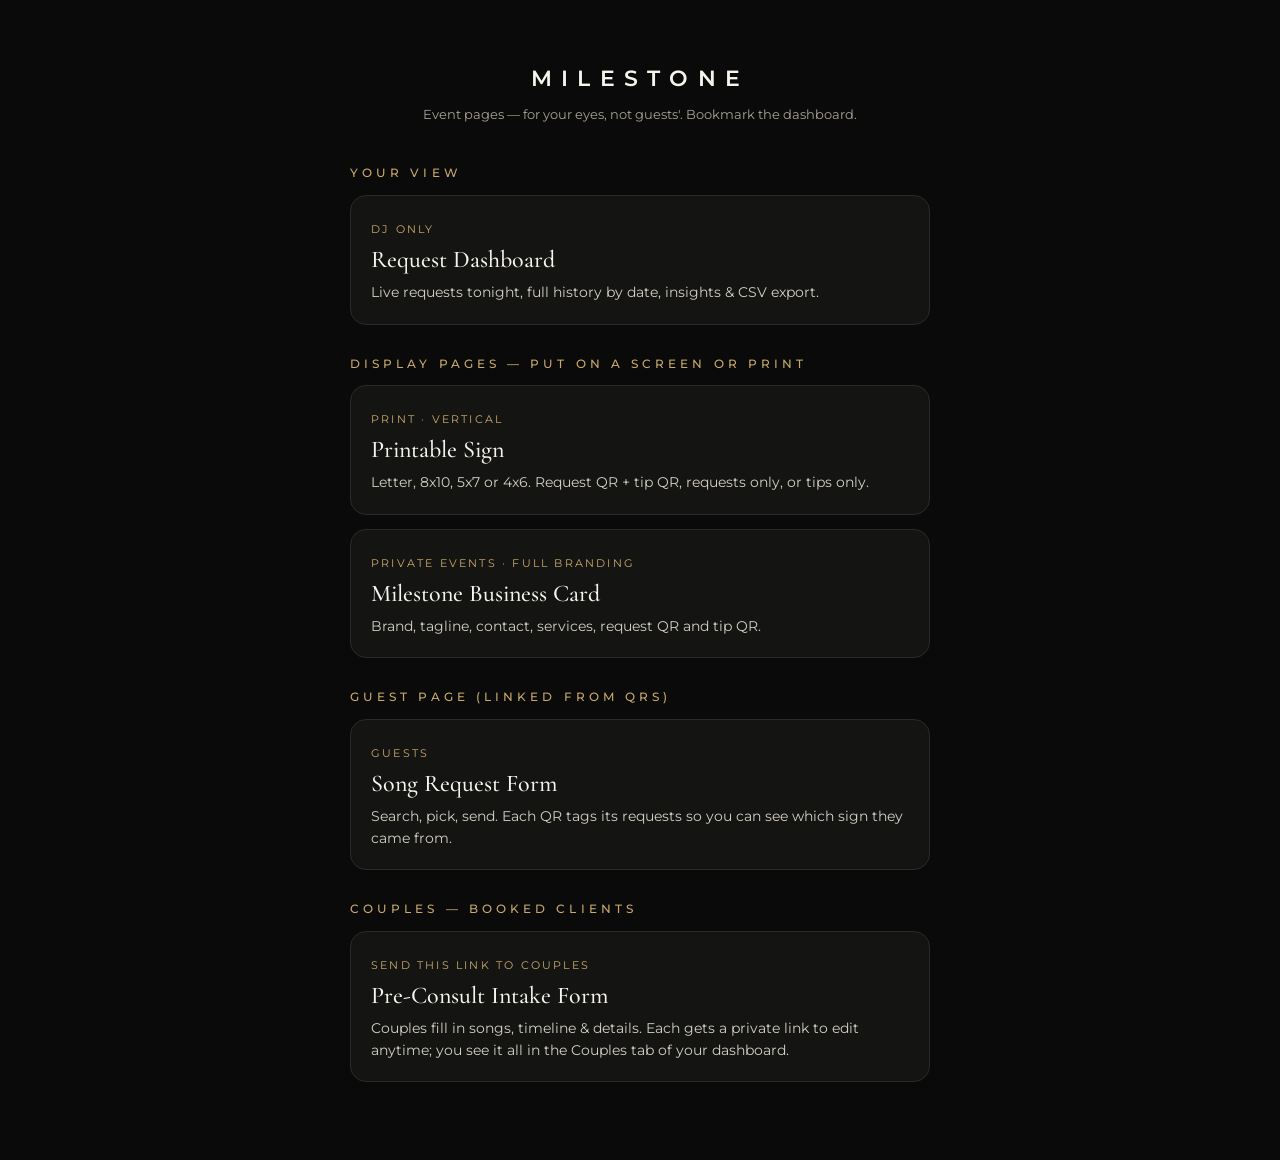
==== index.html @ eb7cc2ea "Milestone event pages Song requests, printable signs, display page, dashboard with owner sign-in, an" ====
<!DOCTYPE html>
<html lang="en">
<head>
<meta charset="UTF-8" />
<meta name="viewport" content="width=device-width, initial-scale=1" />
<meta name="robots" content="noindex" />
<title>Milestone — Event Pages</title>
<link rel="preconnect" href="https://fonts.googleapis.com" />
<link rel="preconnect" href="https://fonts.gstatic.com" crossorigin />
<link href="https://fonts.googleapis.com/css2?family=Cormorant+Garamond:ital,wght@0,500;1,500&family=Montserrat:wght@400;500;600&display=swap" rel="stylesheet" />
<link rel="stylesheet" href="styles.css" />
<style>
  .page { max-width: 620px; }
  .hub-card { display:block; text-decoration:none; color:var(--ink); margin-bottom:14px; transition: border-color .15s; }
  .hub-card:hover { border-color: var(--gold); }
  .hub-card h2 { font-family: var(--font-serif); font-weight:500; font-size:24px; }
  .hub-card p { color: var(--ink-2); font-size: 14px; margin-top:4px; }
  .hub-card .tag { font-size:11px; letter-spacing:0.2em; text-transform:uppercase; color:var(--gold); }
  .sec { margin: 30px 0 12px; }
</style>
</head>
<body>
<div class="page">
  <header style="text-align:center; padding:34px 0 10px">
    <div class="wordmark" style="font-size:22px">Milestone</div>
    <p class="subtle" style="font-size:13px; margin-top:8px">Event pages — for your eyes, not guests'. Bookmark the dashboard.</p>
  </header>

  <div id="setupBanner" class="banner" style="display:none">
    Firebase isn't connected yet — pages run in same-device demo mode. See README.md for the 10-minute setup.
  </div>

  <div class="eyebrow sec">Your view</div>
  <a class="card hub-card" href="dashboard.html">
    <span class="tag">DJ only</span>
    <h2>Request Dashboard</h2>
    <p>Live requests tonight, full history by date, insights &amp; CSV export.</p>
  </a>

  <div class="eyebrow sec">Display pages — put on a screen or print</div>
  <a class="card hub-card" href="print.html">
    <span class="tag">Print · vertical</span>
    <h2>Printable Sign</h2>
    <p>Letter, 8x10, 5x7 or 4x6. Request QR + tip QR, requests only, or tips only.</p>
  </a>
  <a class="card hub-card" href="display-milestone.html">
    <span class="tag">Private events · full branding</span>
    <h2>Milestone Business Card</h2>
    <p>Brand, tagline, contact, services, request QR and tip QR.</p>
  </a>

  <div class="eyebrow sec">Guest page (linked from QRs)</div>
  <a class="card hub-card" href="request.html">
    <span class="tag">Guests</span>
    <h2>Song Request Form</h2>
    <p>Search, pick, send. Each QR tags its requests so you can see which sign they came from.</p>
  </a>

  <div class="eyebrow sec">Couples — booked clients</div>
  <a class="card hub-card" href="intake.html">
    <span class="tag">Send this link to couples</span>
    <h2>Pre-Consult Intake Form</h2>
    <p>Couples fill in songs, timeline &amp; details. Each gets a private link to edit anytime; you see it all in the Couples tab of your dashboard.</p>
  </a>
</div>
<script type="module">
  import { isFirebaseConfigured } from "./config.js";
  if (!isFirebaseConfigured())
    document.getElementById("setupBanner").style.display = "block";
</script>
</body>
</html>
---- styles.css ----
/* ============================================================
   MILESTONE EVENT PAGES — shared theme
   Black / off-white luxury minimal with champagne accent,
   matched to milestoneweddingdj.com
   ============================================================ */

:root {
  --bg: #0a0a0a;
  --surface: #141413;
  --surface-2: #1c1c1a;
  --ink: #f7f4ee;
  --ink-2: #d4cfc4;
  --ink-3: #a7a295;
  --gold: #c9a96a;        /* decorative accent (rules, eyebrows) */
  --gold-strong: #b58530; /* data marks — validated vs dark surface */
  --line: #2a2a27;
  --radius: 16px;
  --font-sans: "Montserrat", -apple-system, "Segoe UI", sans-serif;
  --font-serif: "Cormorant Garamond", Georgia, serif;
}

* { box-sizing: border-box; margin: 0; padding: 0; }

html, body { min-height: 100%; }

body {
  background: var(--bg);
  color: var(--ink);
  font-family: var(--font-sans);
  font-weight: 400;
  -webkit-font-smoothing: antialiased;
  line-height: 1.55;
}

/* ---------- type ---------- */
.eyebrow {
  font-size: 12px;
  letter-spacing: 0.34em;
  text-transform: uppercase;
  color: var(--gold);
  font-weight: 500;
}

h1.display {
  font-family: var(--font-serif);
  font-weight: 500;
  font-size: clamp(38px, 7vw, 72px);
  line-height: 1.08;
  letter-spacing: 0.01em;
}

.serif-italic {
  font-family: var(--font-serif);
  font-style: italic;
  font-weight: 500;
}

.muted { color: var(--ink-2); }
.subtle { color: var(--ink-3); }

.wordmark {
  font-weight: 600;
  letter-spacing: 0.42em;
  text-transform: uppercase;
}

/* ---------- layout helpers ---------- */
.page {
  max-width: 640px;
  margin: 0 auto;
  padding: 28px 20px 64px;
}

.rule {
  border: 0;
  height: 1px;
  background: linear-gradient(90deg, transparent, var(--gold) 30%, var(--gold) 70%, transparent);
  opacity: 0.45;
  margin: 28px auto;
  width: 180px;
}

/* ---------- cards / buttons / inputs ---------- */
.card {
  background: var(--surface);
  border: 1px solid var(--line);
  border-radius: var(--radius);
  padding: 20px;
}

.btn {
  display: inline-flex;
  align-items: center;
  justify-content: center;
  gap: 10px;
  width: 100%;
  padding: 16px 24px;
  border-radius: 999px;
  border: 1px solid var(--ink);
  background: var(--ink);
  color: #0a0a0a;
  font-family: var(--font-sans);
  font-size: 14px;
  font-weight: 600;
  letter-spacing: 0.14em;
  text-transform: uppercase;
  text-decoration: none;
  cursor: pointer;
  transition: opacity 0.15s ease, transform 0.05s ease;
}
.btn:active { transform: scale(0.985); }
.btn:disabled { opacity: 0.35; cursor: default; }
.btn.ghost {
  background: transparent;
  color: var(--ink);
  border-color: var(--line);
}
.btn.gold-outline {
  background: transparent;
  color: var(--gold);
  border-color: var(--gold);
}

.input {
  width: 100%;
  padding: 16px 18px;
  border-radius: 12px;
  border: 1px solid var(--line);
  background: var(--surface);
  color: var(--ink);
  font-family: var(--font-sans);
  font-size: 16px; /* prevents iOS zoom */
  outline: none;
}
.input::placeholder { color: var(--ink-3); }
.input:focus { border-color: var(--gold); }

label.field-label {
  display: block;
  font-size: 12px;
  letter-spacing: 0.14em;
  text-transform: uppercase;
  color: var(--ink-2);
  margin: 16px 0 7px;
}

/* ---------- song rows ---------- */
.song-row {
  display: flex;
  align-items: center;
  gap: 14px;
  padding: 12px;
  border-radius: 12px;
  cursor: pointer;
  border: 1px solid transparent;
}
.song-row:hover, .song-row:focus-visible { background: var(--surface-2); border-color: var(--line); }
.song-art {
  width: 52px;
  height: 52px;
  border-radius: 8px;
  background: var(--surface-2);
  object-fit: cover;
  flex-shrink: 0;
}
.song-meta { min-width: 0; }
.song-title {
  font-weight: 600;
  font-size: 15px;
  white-space: nowrap;
  overflow: hidden;
  text-overflow: ellipsis;
}
.song-artist {
  font-size: 13px;
  color: var(--ink-2);
  white-space: nowrap;
  overflow: hidden;
  text-overflow: ellipsis;
}

/* ---------- QR card ---------- */
.qr-card {
  background: #ffffff;
  border-radius: 20px;
  padding: 18px;
  display: inline-block;
  line-height: 0;
  box-shadow: 0 0 0 1px rgba(255,255,255,0.08), 0 24px 60px rgba(0,0,0,0.55);
  max-width: 100%;
}
.qr-card img, .qr-card canvas { border-radius: 4px; }
/* QR svg scales down to fit narrow/portrait screens instead of overflowing;
   --qr-size (set inline per QR) is the cap on wider screens. */
.qr-card svg {
  display: block;
  width: min(var(--qr-size, 260px), 62vw);
  height: min(var(--qr-size, 260px), 62vw);
}

/* ---------- banners ---------- */
.banner {
  border: 1px solid var(--gold);
  background: rgba(201, 169, 106, 0.08);
  color: var(--gold);
  border-radius: 12px;
  padding: 12px 16px;
  font-size: 13px;
  margin-bottom: 20px;
}

/* ---------- display pages ---------- */
.display-body {
  min-height: 100vh;
  display: flex;
  flex-direction: column;
  align-items: center;
  justify-content: center;
  text-align: center;
  padding: 5vh 6vw;
}
/* Portrait / narrow screens (phones, portrait tablets, printed portrait pages)
   stack the QR blocks in one column by default — this is the common case for
   an event display stand. Wide landscape screens (min-width query below) go
   side-by-side instead. */
.display-grid {
  display: grid;
  grid-template-columns: 1fr;
  gap: clamp(32px, 6vh, 64px);
  align-items: center;
  justify-items: center;
  width: 100%;
  max-width: 480px;
  margin-top: clamp(24px, 5vh, 48px);
}
@media (min-width: 860px) and (orientation: landscape) {
  .display-grid {
    grid-template-columns: repeat(auto-fit, minmax(280px, 1fr));
    max-width: 1100px;
    align-items: start;
    gap: clamp(24px, 5vw, 72px);
  }
}
.qr-block { display: flex; flex-direction: column; align-items: center; gap: 18px; width: 100%; }
.qr-label {
  font-size: 13px;
  letter-spacing: 0.28em;
  text-transform: uppercase;
  color: var(--ink-2);
  font-weight: 500;
}
.steps {
  display: flex;
  gap: 14px;
  align-items: center;
  justify-content: center;
  color: var(--ink-2);
  font-size: 13px;
  letter-spacing: 0.18em;
  text-transform: uppercase;
  flex-wrap: wrap;
}
.steps .dot { color: var(--gold); }

/* ---------- print: flip to ink-friendly light ---------- */
@media print {
  :root {
    --bg: #ffffff;
    --surface: #ffffff;
    --surface-2: #f4f2ee;
    --ink: #111111;
    --ink-2: #444444;
    --ink-3: #777777;
    --line: #dddddd;
    --gold: #8a6a2f;
  }
  body { background: #ffffff !important; color: #111 !important; }
  .qr-card { box-shadow: none; border: 1px solid #ddd; padding: 10px; }
  .no-print { display: none !important; }

  /* Compact everything so a display page fits one Letter/A4 sheet —
     the screen sizing (min-height:100vh, big gaps, large QR caps) is
     generous on purpose for a monitor, but overflows a printed page. */
  @page { margin: 0.35in; }
  .display-body { min-height: auto; padding: 0; }
  h1.display { font-size: clamp(24px, 4.5vw, 34px) !important; }
  .eyebrow { font-size: 10px; }
  .display-grid { gap: 20px !important; margin-top: 14px !important; max-width: 420px; }
  .qr-card svg { width: min(var(--qr-size, 260px), 34vw) !important; height: min(var(--qr-size, 260px), 34vw) !important; }
  .qr-label { font-size: 11px; }
  .steps { font-size: 11px; }
  .rule { margin: 14px auto; }
  .tip-line, .serif-italic { font-size: 14px !important; }
  .foot, .foot-owner { margin-top: 14px !important; }
  .contact-bar { margin-top: 14px !important; gap: 14px !important; font-size: 12px; }
  .services-line { margin-top: 8px !important; font-size: 10.5px; }
  .brand-tag { margin-top: 6px !important; font-size: 16px !important; }
  .wordmark { font-size: 22px !important; }
}
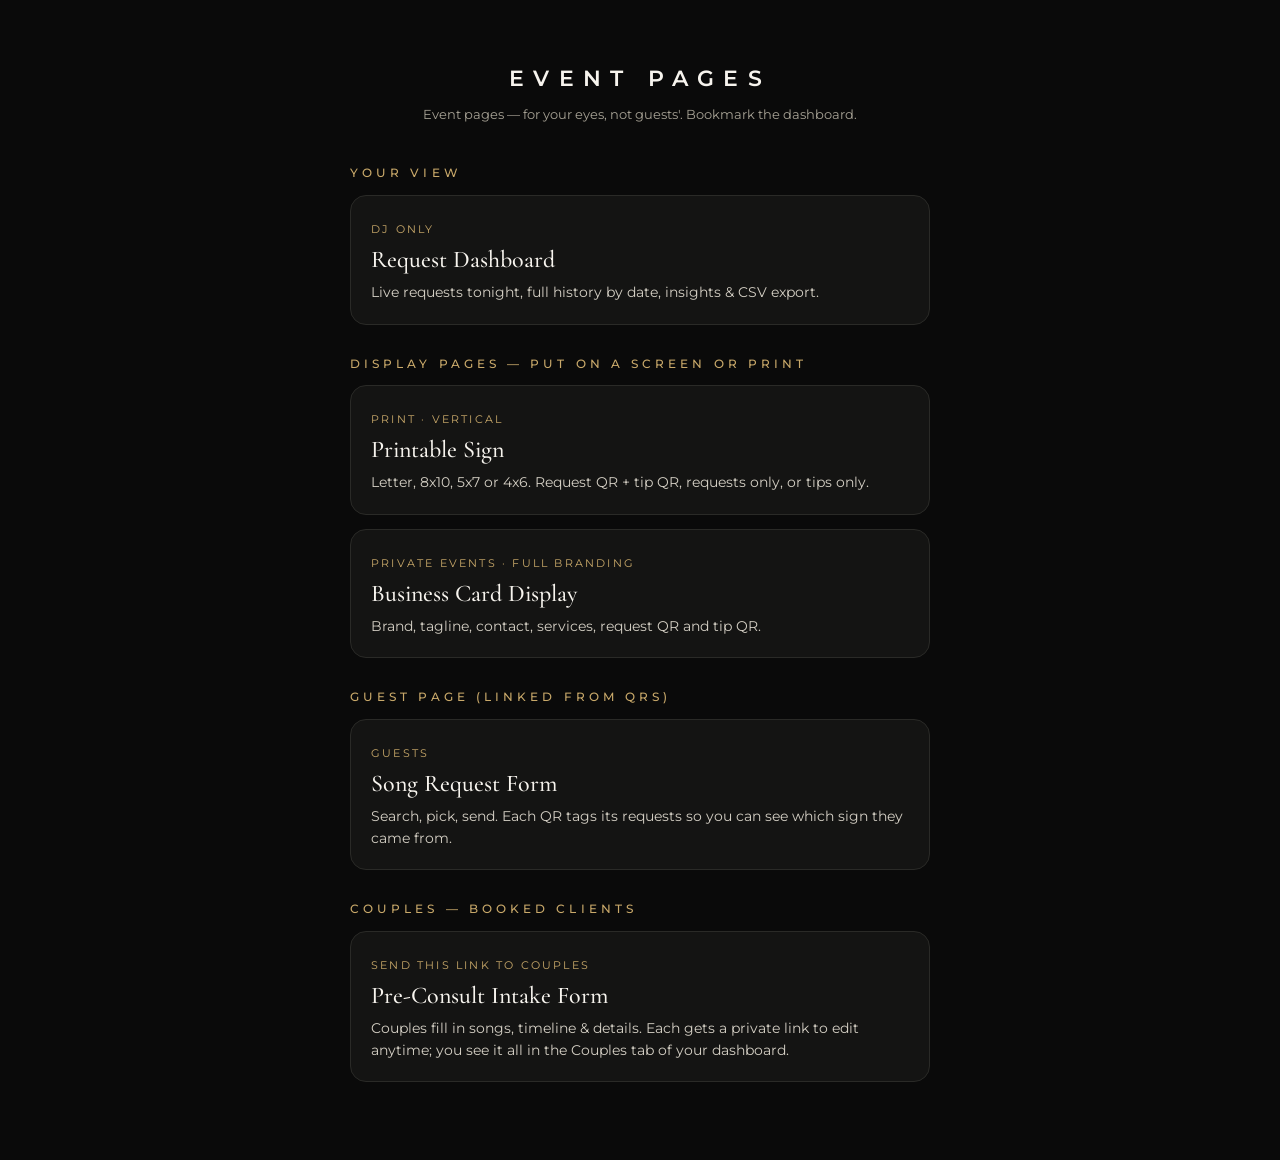
==== commit ee734bf0: "Remove business name from guest pages and signs Co-Authored-By: Claude Opus 5.5 <noreply@anthropic.c" ====
--- a/index.html
+++ b/index.html
@@ -4,7 +4,7 @@
 <meta charset="UTF-8" />
 <meta name="viewport" content="width=device-width, initial-scale=1" />
 <meta name="robots" content="noindex" />
-<title>Milestone — Event Pages</title>
+<title>Event Pages</title>
 <link rel="preconnect" href="https://fonts.googleapis.com" />
 <link rel="preconnect" href="https://fonts.gstatic.com" crossorigin />
 <link href="https://fonts.googleapis.com/css2?family=Cormorant+Garamond:ital,wght@0,500;1,500&family=Montserrat:wght@400;500;600&display=swap" rel="stylesheet" />
@@ -22,7 +22,7 @@
 <body>
 <div class="page">
   <header style="text-align:center; padding:34px 0 10px">
-    <div class="wordmark" style="font-size:22px">Milestone</div>
+    <div class="wordmark" style="font-size:22px">Event Pages</div>
     <p class="subtle" style="font-size:13px; margin-top:8px">Event pages — for your eyes, not guests'. Bookmark the dashboard.</p>
   </header>
 
@@ -45,7 +45,7 @@
   </a>
   <a class="card hub-card" href="display-milestone.html">
     <span class="tag">Private events · full branding</span>
-    <h2>Milestone Business Card</h2>
+    <h2>Business Card Display</h2>
     <p>Brand, tagline, contact, services, request QR and tip QR.</p>
   </a>
 
--- a/styles.css
+++ b/styles.css
@@ -1,7 +1,6 @@
 /* ============================================================
-   MILESTONE EVENT PAGES — shared theme
-   Black / off-white luxury minimal with champagne accent,
-   matched to milestoneweddingdj.com
+   Event pages, shared theme
+   Black / off-white minimal with champagne accent.
    ============================================================ */
 
 :root {
